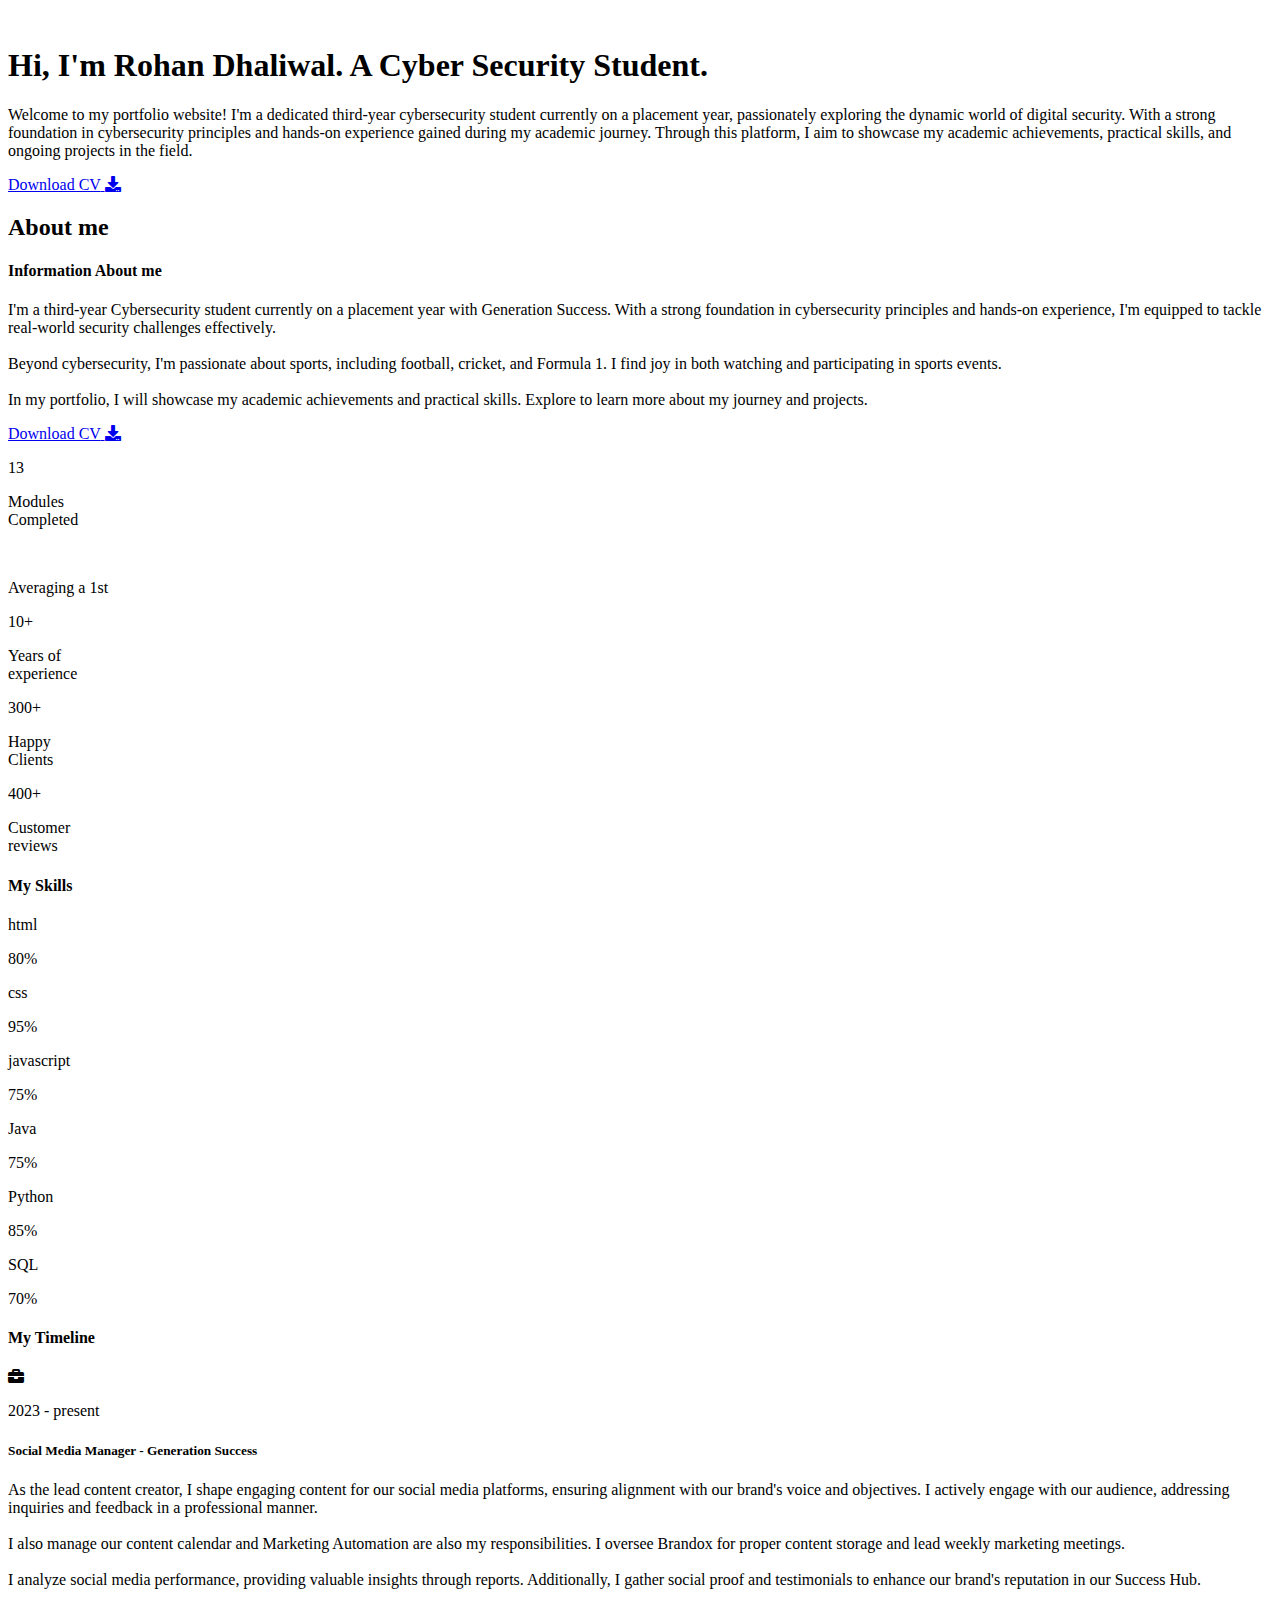
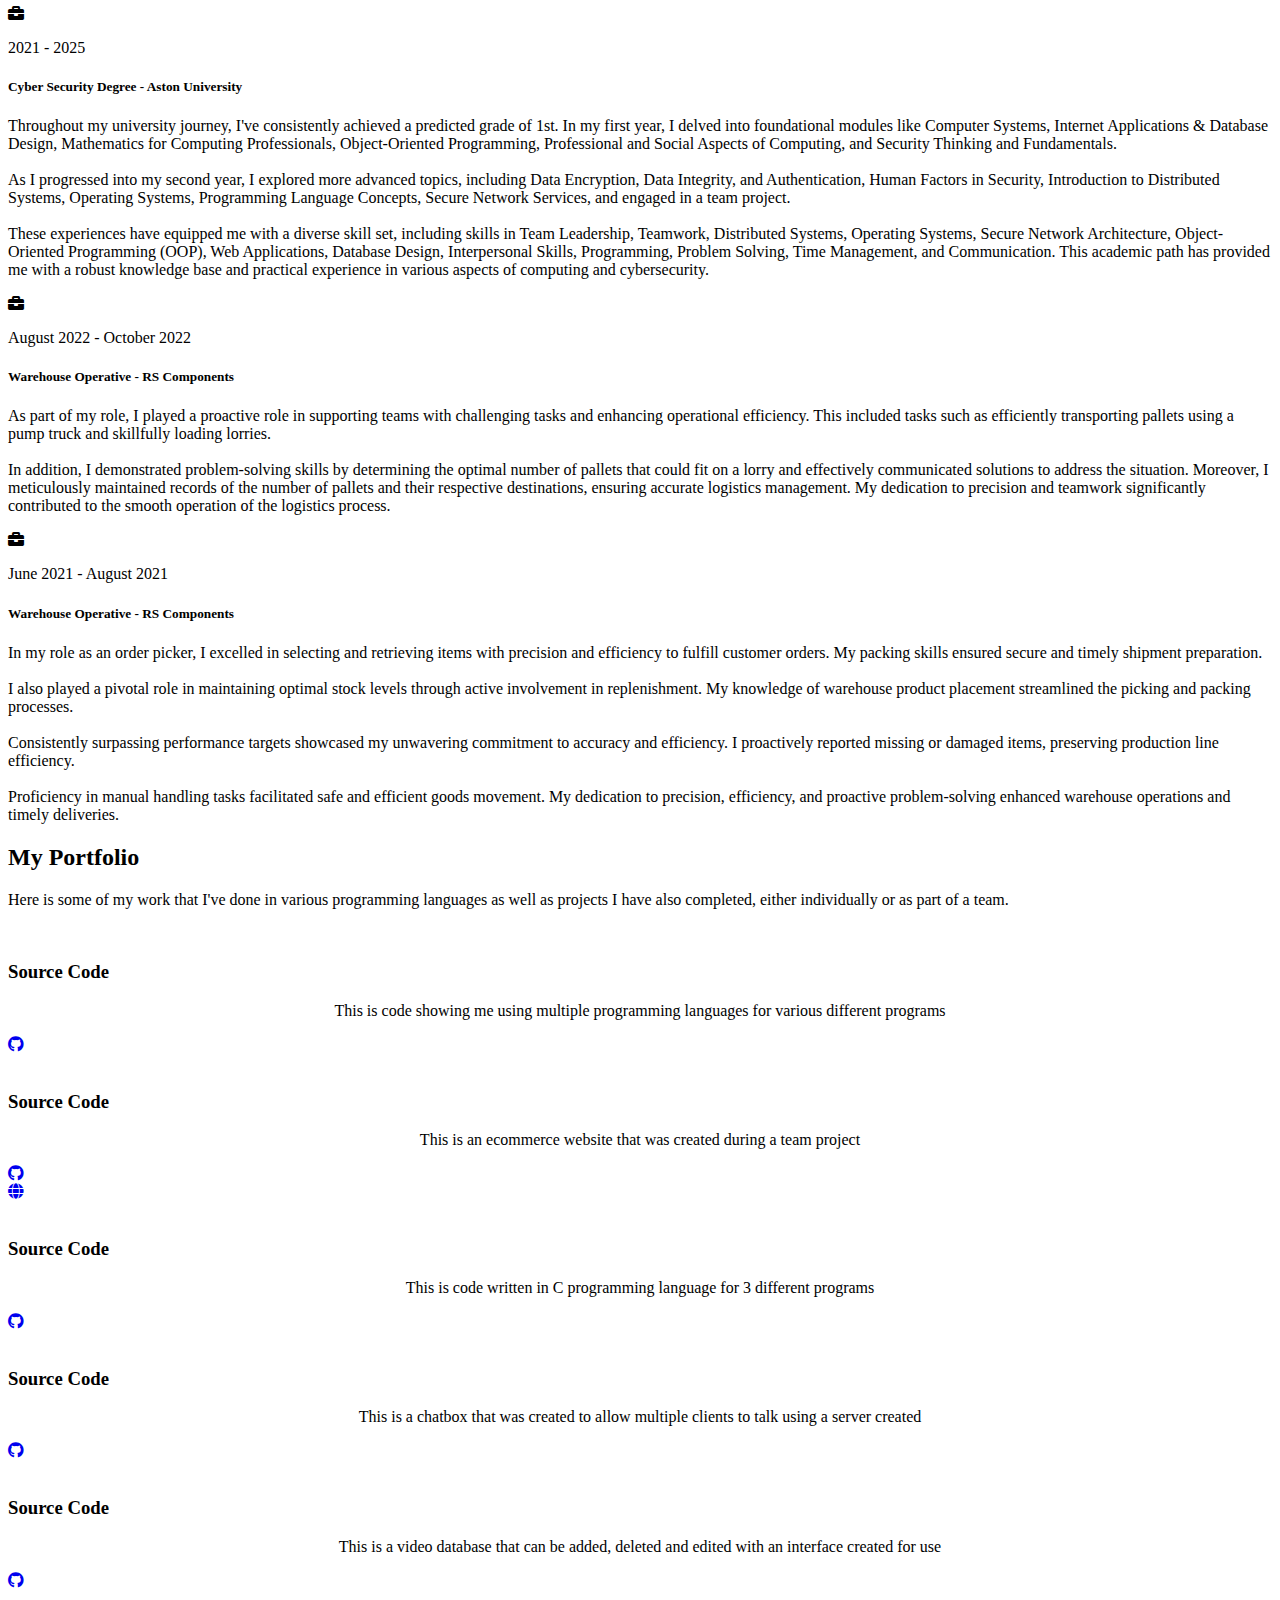
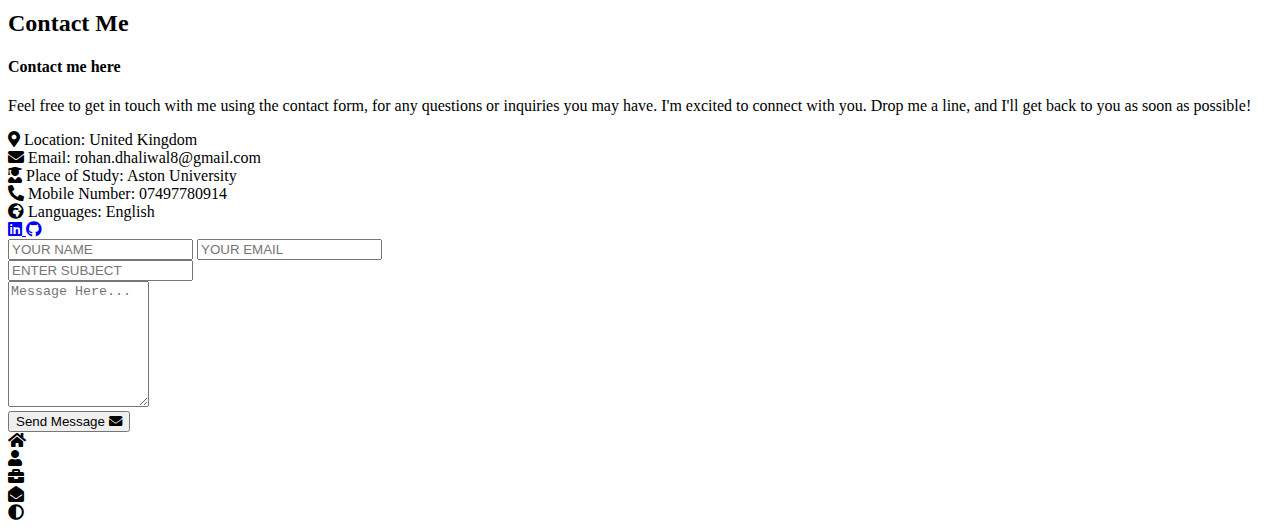
==== index.html @ 4200a8b5 "index.html" ====
<!DOCTYPE html>
<html lang="en">
<head>
    <meta charset="UTF-8">
    <meta http-equiv="X-UA-Compatible" content="IE=edge">
    <meta name="viewport" content="width=device-width, initial-scale=1.0">
    <title>Portfolio</title>
    <link rel="stylesheet" href="styles/styles.css">
    <link rel="preconnect" href="https://fonts.googleapis.com">
    <link rel="preconnect" href="https://fonts.gstatic.com" crossorigin>
    <link rel="stylesheet" href="https://cdnjs.cloudflare.com/ajax/libs/font-awesome/5.15.4/css/all.min.css" integrity="sha512-1ycn6IcaQQ40/MKBW2W4Rhis/DbILU74C1vSrLJxCq57o941Ym01SwNsOMqvEBFlcgUa6xLiPY/NS5R+E6ztJQ==" crossorigin="anonymous" referrerpolicy="no-referrer" />
    <link href="https://fonts.googleapis.com/css2?family=Poppins:wght@400;500;600;700;800&display=swap" rel="stylesheet">
    <script src="https://cdn.emailjs.com/dist/email.min.js"></script>
    <link rel="icon" href="img/favicon-32x32.png" type="image/png">

</head>
<body class="main-content">
    <header class="container header active" id="home">
        <div class="header-content">
            <div class="left-header">
                <div class="h-shape"></div>
                <div class="image">
                    <img src="img/rohan.jpg" alt="">
                </div>
            </div>
            <div class="right-header">
                <h1 class="name">
                    Hi, I'm <span>Rohan Dhaliwal.</span>
                    A Cyber Security Student.
                </h1>
                <p>
                    Welcome to my portfolio website! I'm a dedicated third-year cybersecurity student currently on a placement year, passionately exploring the dynamic world of digital security. With a strong foundation in cybersecurity principles and hands-on experience gained during my academic journey. Through this platform, I aim to showcase my academic achievements, practical skills, and ongoing projects in the field.
                </p>
                <div class="btn-con">
                    <a href="https://210074349.cs2410-web01pvm.aston.ac.uk/Portfolio%20Website/JS_CSS_PortfolioProject-master/JS_CSS_PortfolioProject-master/Rohan_Dhaliwal_CV.pdf" download="Rohan_Dhaliwal_CV.pdf" class="main-btn">
                        <span class="btn-text">Download CV</span>
                        <span class="btn-icon"><i class="fas fa-download"></i></span>
                    </a>
                </div>                                          
            </div>
        </div>
    </header>
    <main>
        <section class="container about" id="about">
            <div class="main-title">
                <h2>About <span>me</span></h2>
            </div>
            <div class="about-container">
                <div class="left-about">
                    <h4>Information About me</h4>
                    <p>
                        I'm a third-year Cybersecurity student currently on a placement 
                        year with Generation Success. With a strong foundation in 
                        cybersecurity principles and hands-on experience, I'm equipped to 
                        tackle real-world security challenges effectively.<br></br>

                        Beyond cybersecurity, I'm passionate about sports, including football, 
                        cricket, and Formula 1. I find joy in both watching and participating 
                        in sports events.<br></br>

                        In my portfolio, I will showcase my academic achievements and 
                        practical skills. Explore to learn more about my journey and projects.
                    </p>
                    <div class="btn-con">
                        <a href="https://210074349.cs2410-web01pvm.aston.ac.uk/Portfolio%20Website/JS_CSS_PortfolioProject-master/JS_CSS_PortfolioProject-master/Rohan_Dhaliwal_CV.pdf" download="Rohan_Dhaliwal_CV.pdf" class="main-btn">
                            <span class="btn-text">Download CV</span>
                            <span class="btn-icon"><i class="fas fa-download"></i></span>
                        </a>
                    </div>    
                </div>
                <div class="right-about">
                    <div class="about-item">
                        <div class="abt-text">
                            <p class="large-text">13</p>
                            <p class="small-text">Modules <br /> Completed</p><br>
                            <p class="small-text">Averaging a 1st</p>
                        </div>
                    </div>
                    <div class="about-item">
                        <div class="abt-text">
                            <p class="large-text">10+</p>
                            <p class="small-text">Years of <br /> experience</p>
                        </div>
                    </div>
                    <div class="about-item">
                        <div class="abt-text">
                            <p class="large-text">300+</p>
                            <p class="small-text">Happy <br /> Clients</p>
                        </div>
                    </div>
                    <div class="about-item">
                        <div class="abt-text">
                            <p class="large-text">400+</p>
                            <p class="small-text">Customer <br /> reviews</p>
                        </div>
                    </div>
                </div>
            </div>
            <div class="about-stats">
                <h4 class="stat-title">My Skills</h4>
                <div class="progress-bars">
                    <div class="progress-bar">
                        <p class="prog-title">html</p>
                        <div class="progress-con">
                            <p class="prog-text">80%</p>
                            <div class="progress">
                                <span class="html"></span>
                            </div>
                        </div>
                    </div>
                    <div class="progress-bar">
                        <p class="prog-title">css</p>
                        <div class="progress-con">
                            <p class="prog-text">95%</p>
                            <div class="progress">
                                <span class="css"></span>
                            </div>
                        </div>
                    </div>
                    <div class="progress-bar">
                        <p class="prog-title">javascript</p>
                        <div class="progress-con">
                            <p class="prog-text">75%</p>
                            <div class="progress">
                                <span class="js"></span>
                            </div>
                        </div>
                    </div>
                    <div class="progress-bar">
                        <p class="prog-title">Java</p>
                        <div class="progress-con">
                            <p class="prog-text">75%</p>
                            <div class="progress">
                                <span class="react"></span>
                            </div>
                        </div>
                    </div>
                    <div class="progress-bar">
                        <p class="prog-title">Python</p>
                        <div class="progress-con">
                            <p class="prog-text">85%</p>
                            <div class="progress">
                                <span class="node"></span>
                            </div>
                        </div>
                    </div>
                    <div class="progress-bar">
                        <p class="prog-title">SQL</p>
                        <div class="progress-con">
                            <p class="prog-text">70%</p>
                            <div class="progress">
                                <span class="python"></span>
                            </div>
                        </div>
                    </div>
                </div>
            </div>
            <h4 class="stat-title">My Timeline</h4>
            <div class="timeline">
                <div class="timeline-item">
                    <div class="tl-icon">
                        <i class="fas fa-briefcase"></i>
                    </div>
                    <p class="tl-duration">2023 - present</p>
                    <h5>Social Media Manager<span> - Generation Success</span></h5>
                    <p>
                        As the lead content creator, I shape engaging content for our social media platforms,
                        ensuring alignment with our brand's voice and objectives. I actively engage with our 
                        audience, addressing inquiries and feedback in a professional manner.<br></br>

                        I also manage our content calendar and Marketing Automation are also my responsibilities. 
                        I oversee Brandox for proper content storage and lead weekly marketing meetings.<br></br>

                        I analyze social media performance, providing valuable insights through reports. 
                        Additionally, I gather social proof and testimonials to enhance our brand's reputation
                        in our Success Hub.
                    </p>
                </div>
                <div class="timeline-item">
                    <div class="tl-icon">
                        <i class="fas fa-briefcase"></i>
                    </div>
                    <p class="tl-duration">2021 - 2025</p>
                    <h5>Cyber Security Degree<span> - Aston University</span></h5>
                    <p>
                        Throughout my university journey, I've consistently achieved a predicted grade of 1st. In my 
                        first year, I delved into foundational modules like Computer Systems, Internet Applications &
                        Database Design, Mathematics for Computing Professionals, Object-Oriented Programming, 
                        Professional and Social Aspects of Computing, and Security Thinking and Fundamentals.<br></br>

                        As I progressed into my second year, I explored more advanced topics, including Data Encryption,
                        Data Integrity, and Authentication, Human Factors in Security, Introduction to Distributed Systems,
                        Operating Systems, Programming Language Concepts, Secure Network Services, and engaged in a team 
                        project.<br></br>
                        
                        These experiences have equipped me with a diverse skill set, including skills in Team 
                        Leadership, Teamwork, Distributed Systems, Operating Systems, Secure Network Architecture, 
                        Object-Oriented Programming (OOP), Web Applications, Database Design, Interpersonal Skills, 
                        Programming, Problem Solving, Time Management, and Communication. This academic path has provided 
                        me with a robust knowledge base and practical experience in various aspects of computing and cybersecurity.
                    </p>
                </div>
                <div class="timeline-item">
                    <div class="tl-icon">
                        <i class="fas fa-briefcase"></i>
                    </div>
                    <p class="tl-duration">August 2022 - October 2022</p>
                    <h5>Warehouse Operative<span> - RS Components</span></h5>
                    <p>
                        As part of my role, I played a proactive role in supporting teams with challenging tasks and enhancing 
                        operational efficiency. This included tasks such as efficiently transporting pallets using a pump truck
                        and skillfully loading lorries.<br></br>

                        In addition, I demonstrated problem-solving skills by determining the optimal number of pallets that could
                        fit on a lorry and effectively communicated solutions to address the situation. Moreover, I meticulously 
                        maintained records of the number of pallets and their respective destinations, ensuring accurate logistics
                        management. My dedication to precision and teamwork significantly contributed to the smooth operation of 
                        the logistics process.
                    </p>
                </div>
                <div class="timeline-item">
                    <div class="tl-icon">
                        <i class="fas fa-briefcase"></i>
                    </div>
                    <p class="tl-duration">June 2021 - August 2021</p>
                    <h5>Warehouse Operative<span> - RS Components</span></h5>
                    <p>
                        In my role as an order picker, I excelled in selecting and retrieving items with precision and efficiency 
                        to fulfill customer orders. My packing skills ensured secure and timely shipment preparation.<br></br>

                        I also played a pivotal role in maintaining optimal stock levels through active involvement in replenishment. 
                        My knowledge of warehouse product placement streamlined the picking and packing processes.<br></br>

                        Consistently surpassing performance targets showcased my unwavering commitment to accuracy and efficiency. 
                        I proactively reported missing or damaged items, preserving production line efficiency.<br></br>

                        Proficiency in manual handling tasks facilitated safe and efficient goods movement. My dedication to precision, 
                        efficiency, and proactive problem-solving enhanced warehouse operations and timely deliveries.
                    </p>
                </div>
            </div>
        </section>
        <section class="container" id="portfolio">
            <div class="main-title">
                <h2>My <span>Portfolio</span></h2>
            </div>
            <p class="port-text">
                Here is some of my work that I've done in various programming languages as well as projects I have also completed, either individually or as part of a team.
            </p>
            <div class="portfolios">
                <div class="portfolio-item">
                    <div class="image">
                        <img src="img/github.jpg" alt="">
                    </div>
                    <div class="hover-items">
                        <h3>Source Code</h3>
                        <p><center>This is code showing me using multiple programming languages for various different programs</center></p>
                        <div class="icons">
                            <a href="https://github.com/rohan057/PLC_Labs" class="icon" target="_blank">
                                <i class="fab fa-github"></i>
                            </a>
                        </div>
                    </div>
                </div>
                <div class="portfolio-item">
                    <div class="image">
                        <img src="img/team-project1.png" alt="">
                    </div>
                    <div class="hover-items">
                        <h3>Source Code</h3>
                        <p><center>This is an ecommerce website that was created during a team project</center></p>
                        <div class="icons">
                            <a href="https://github.com/Jobanpreet01/Group34" class="icon" target="_blank">
                                <i class="fab fa-github"></i>
                            </a>
                            <div class="icons">
                                <a href="https://210142187.cs2410-web01pvm.aston.ac.uk/Group34/public/" class="icon" target="_blank">
                                    <i class="fa fa-globe"></i>
                                </a>
                            </div>
                        </div>
                    </div>
                </div>
                <div class="portfolio-item">
                    <div class="image">
                        <img src="img/c.png" alt="">
                    </div>
                    <div class="hover-items">
                        <h3>Source Code</h3>
                        <p><center>This is code written in C programming language for 3 different programs</center></p>
                        <div class="icons">
                            <a href="https://github.com/rohan057/CS2OS/tree/main" class="icon" target="_blank">
                                <i class="fab fa-github"></i>
                            </a>
                        </div>
                    </div>
                </div>
                <div class="portfolio-item">
                    <div class="image">
                        <img src="img/chatbox.avif" alt="">
                    </div>
                    <div class="hover-items">
                        <h3>Source Code</h3>
                        <p><center>This is a chatbox that was created to allow multiple clients to talk using a server created</center></p>
                        <div class="icons">
                            <a href="https://github.com/rohan057/CS2SNS" class="icon" target="_blank">
                                <i class="fab fa-github"></i>
                            </a>
                        </div>
                    </div>
                </div>
                <div class="portfolio-item">
                    <div class="image">
                        <img src="img/java.png" alt="">
                    </div>
                    <div class="hover-items">
                        <h3>Source Code</h3>
                        <p><center>This is a video database that can be added, deleted and edited with an interface created for use</center></p>
                        <div class="icons">
                            <a href="https://github.com/rohan057/OOP" class="icon" target="_blank">
                                <i class="fab fa-github"></i>
                            </a>
                        </div>
                    </div>
                </div>
            </div>
        </section>
        
        <section class="container contact" id="contact">
            <div class="contact-container">
                <div class="main-title">
                    <h2>Contact <span>Me</span></h2>
                </div>
                <div class="contact-content-con">
                    <div class="left-contact">
                        <h4>Contact me here</h4>
                        <p>
                            Feel free to get in touch with me using the contact form, 
                            for any questions or inquiries you may have. I'm excited 
                            to connect with you. Drop me a line, and I'll get back to 
                            you as soon as possible!
                        </p>
                        <div class="contact-info">
                            <div class="contact-item">
                                <div class="icon">
                                    <i class="fas fa-map-marker-alt"></i>
                                    <span>Location: United Kingdom</span><br>
                                </div>
                            </div>
                            <div class="contact-item">
                                <div class="icon">
                                    <i class="fas fa-envelope"></i>
                                    <span>Email: rohan.dhaliwal8@gmail.com</span><br>
                                </div>
                            </div>
                            <div class="contact-item">
                                <div class="icon">
                                    <i class="fas fa-user-graduate"></i>
                                    <span>Place of Study: Aston University</span><br>
                                </div>
                            </div>
                            <div class="contact-item">
                                <div class="icon">
                                    <i class="fas fa-phone-alt"></i>
                                    <span>Mobile Number: 07497780914</span><br>
                                </div>
                            </div>
                            <div class="contact-item">
                                <div class="icon">
                                    <i class="fas fa-globe-africa"></i>
                                    <span>Languages: English</span><br>
                                </div>
                            </div>
                        </div>
                        <div class="contact-icons">
                            <div class="contact-icon">
                                <a href="https://www.linkedin.com/in/rohan-dhaliwal-ba54311ba/" target="_blank">
                                    <i class="fab fa-linkedin"></i>
                                </a>
                                <a href="https://github.com/rohan057" target="_blank">
                                    <i class="fab fa-github"></i>
                                </a>
                            </div>
                        </div>
                    </div>
                    <div class="right-contact">
                        <form onsubmit="sendEmail(event);" class="contact-form">
                            <div class="input-control i-c-2">
                                <input type="text" id="name" required placeholder="YOUR NAME">
                                <input type="email" id="email" required placeholder="YOUR EMAIL">
                            </div>
                            <div class="input-control">
                                <input type="text" id="subject" required placeholder="ENTER SUBJECT">
                            </div>
                            <div class="input-control">
                                <textarea id="message" cols="15" rows="8" placeholder="Message Here..."></textarea>
                            </div>
                            <div class="submit-btn">
                                <button type="submit" class="main-btn">
                                    <span class="btn-text">Send Message</span>
                                    <span class="btn-icon"><i class="fas fa-envelope"></i></span>
                                </button>
                            </div>
                        </form>
                    </div>
                    
                </div>
            </div>
        </section>
    </main>

    <script>
        emailjs.init('ywd_RWss9N7w9j9tr'); // Replace with your EmailJS user ID
    
        function sendEmail(e) {
            e.preventDefault();
    
            emailjs.send('service_5slmmca', 'template_s0oreve', {
                from_name: document.getElementById('name').value, // Use 'from_name' instead of 'name'
                reply_to: document.getElementById('email').value, // Use 'reply_to' instead of 'email'
                subject: document.getElementById('subject').value,
                message: document.getElementById('message').value
            })
            .then(function(response) {
                console.log('Email sent:', response);
                alert('Email sent successfully!');
                // You can add additional actions here, like clearing the form fields.
            }, function(error) {
                console.error('Email send failed:', error);
                alert('Failed to send email. Please try again later.');
            });
        }
    </script>
    

    <div class="controls">
        <div class="control active-btn" data-id="home" >
            <i class="fas fa-home"></i>
        </div>
        <div class="control" data-id="about">
            <i class="fas fa-user"></i>
        </div>
        <div class="control" data-id="portfolio">
            <i class="fas fa-briefcase"></i>
        </div>
        <div class="control" data-id="contact">
            <i class="fas fa-envelope-open"></i>
        </div>
    </div>
    <div class="theme-btn">
        <i class="fas fa-adjust"></i>
    </div>
    <script src="app.js"></script>
</body>
</html>
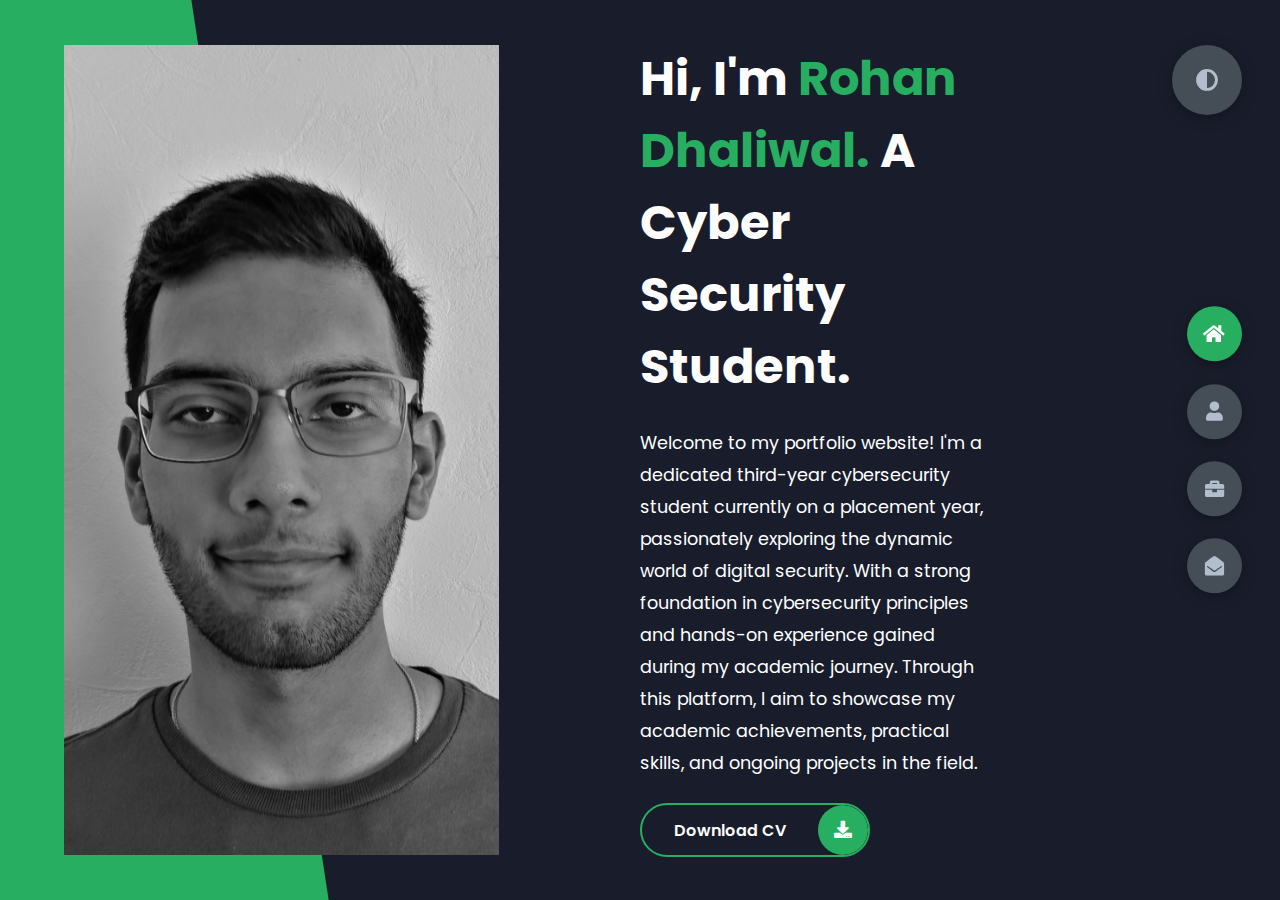
==== commit 3d0f37c6: "Updating CV URL" ====
--- a/index.html
+++ b/index.html
@@ -32,7 +32,7 @@
                     Welcome to my portfolio website! I'm a dedicated third-year cybersecurity student currently on a placement year, passionately exploring the dynamic world of digital security. With a strong foundation in cybersecurity principles and hands-on experience gained during my academic journey. Through this platform, I aim to showcase my academic achievements, practical skills, and ongoing projects in the field.
                 </p>
                 <div class="btn-con">
-                    <a href="https://210074349.cs2410-web01pvm.aston.ac.uk/Portfolio%20Website/JS_CSS_PortfolioProject-master/JS_CSS_PortfolioProject-master/Rohan_Dhaliwal_CV.pdf" download="Rohan_Dhaliwal_CV.pdf" class="main-btn">
+                    <a href="https://https://rohan057.github.io/Rohan_Dhaliwal_CV.pdf" download="Rohan_Dhaliwal_CV.pdf" class="main-btn">
                         <span class="btn-text">Download CV</span>
                         <span class="btn-icon"><i class="fas fa-download"></i></span>
                     </a>
--- a/styles/styles.css
+++ b/styles/styles.css
@@ -0,0 +1,932 @@
+* {
+  margin: 0;
+  padding: 0;
+  box-sizing: border-box;
+  list-style: none;
+}
+
+:root {
+  --color-primary: #191d2b;
+  --color-secondary: #27AE60;
+  --color-white: #FFFFFF;
+  --color-black: #000;
+  --color-grey0: #f8f8f8;
+  --color-grey-1: #dbe1e8;
+  --color-grey-2: #b2becd;
+  --color-grey-3: #6c7983;
+  --color-grey-4: #454e56;
+  --color-grey-5: #2a2e35;
+  --color-grey-6: #12181b;
+  --br-sm-2: 14px;
+  --box-shadow-1: 0 3px 15px rgba(0,0,0,.3);
+}
+
+.light-mode {
+  --color-primary: #FFFFFF;
+  --color-secondary: #F56692;
+  --color-white: #454e56;
+  --color-black: #000;
+  --color-grey0: #f8f8f8;
+  --color-grey-1: #6c7983;
+  --color-grey-2: #6c7983;
+  --color-grey-3: #6c7983;
+  --color-grey-4: #454e56;
+  --color-grey-5: #f8f8f8;
+  --color-grey-6: #12181b;
+}
+
+body {
+  background-color: var(--color-primary);
+  font-family: "Poppins", sans-serif;
+  font-size: 1.1rem;
+  color: var(--color-white);
+  transition: all 0.4s ease-in-out;
+}
+
+a {
+  display: inline-block;
+  text-decoration: none;
+  color: inherit;
+  font-family: inherit;
+}
+
+header {
+  min-height: 100vh;
+  color: var(--color-white);
+  overflow: hidden;
+  padding: 0 !important;
+}
+
+section {
+  min-height: 100vh;
+  width: 100%;
+  position: absolute;
+  left: 0;
+  top: 0;
+  padding: 3rem 18rem;
+}
+
+.container {
+  display: none;
+  transform: translateY(-100%) scale(0);
+  transition: all 0.4s ease-in-out;
+  background-color: var(--color-primary);
+}
+
+.active {
+  display: block;
+  animation: appear 1s ease-in-out;
+  transform: translateY(0) scaleY(1);
+}
+@keyframes appear {
+  0% {
+    transform: translateY(-100%) scaleY(0);
+  }
+  100% {
+    transform: translateY(0) scaleY(1);
+  }
+}
+
+.controls {
+  position: fixed;
+  z-index: 10;
+  top: 50%;
+  right: 3%;
+  display: flex;
+  flex-direction: column;
+  align-items: center;
+  justify-content: center;
+  transform: translateY(-50%);
+}
+.controls .control {
+  padding: 1rem;
+  cursor: pointer;
+  background-color: var(--color-grey-4);
+  width: 55px;
+  height: 55px;
+  border-radius: 50%;
+  display: flex;
+  justify-content: center;
+  align-items: center;
+  margin: 0.7rem 0;
+  box-shadow: var(--box-shadow-1);
+}
+.controls .control i {
+  font-size: 1.2rem;
+  color: var(--color-grey-2);
+  pointer-events: none;
+}
+.controls .active-btn {
+  background-color: var(--color-secondary);
+  transition: all 0.4s ease-in-out;
+}
+.controls .active-btn i {
+  color: var(--color-white);
+}
+
+.theme-btn {
+  top: 5%;
+  right: 3%;
+  width: 70px;
+  height: 70px;
+  border-radius: 50%;
+  background-color: var(--color-grey-4);
+  cursor: pointer;
+  position: fixed;
+  display: flex;
+  justify-content: center;
+  align-items: center;
+  box-shadow: 0 3px 15px rgba(0, 0, 0, 0.3);
+  transition: all 0.1s ease-in-out;
+}
+.theme-btn:active {
+  transform: translateY(-3px);
+}
+.theme-btn i {
+  font-size: 1.4rem;
+  color: var(--color-grey-2);
+  pointer-events: none;
+}
+
+/*Header-content*/
+.header-content {
+  display: grid;
+  grid-template-columns: repeat(2, 1fr);
+  min-height: 100vh;
+}
+.header-content .left-header {
+  display: flex;
+  align-items: center;
+  position: relative;
+}
+.header-content .left-header .h-shape {
+  transition: all 0.4s ease-in-out;
+  width: 65%;
+  height: 100%;
+  background-color: var(--color-secondary);
+  position: absolute;
+  left: 0;
+  top: 0;
+  z-index: -1;
+  clip-path: polygon(0 0, 46% 0, 79% 100%, 0% 100%);
+}
+.header-content .left-header .image {
+  border-radius: var(--br-sm-2);
+  height: 90%;
+  width: 68%;
+  margin-left: 4rem;
+  background-color: var(--color-black);
+  transition: all 0.4s ease-in-out;
+}
+.header-content .left-header .image img {
+  width: 100%;
+  height: 100%;
+  object-fit: cover;
+  transition: all 0.4s ease-in-out;
+  filter: grayscale(100%);
+}
+.header-content .left-header .image img:hover {
+  filter: grayscale(0);
+}
+.header-content .right-header {
+  display: flex;
+  flex-direction: column;
+  justify-content: center;
+  padding-right: 18rem;
+}
+.header-content .right-header .name {
+  font-size: 3rem;
+}
+.header-content .right-header .name span {
+  color: var(--color-secondary);
+}
+.header-content .right-header p {
+  margin: 1.5rem 0;
+  line-height: 2rem;
+}
+
+/*About*/
+.about-container {
+  display: grid;
+  grid-template-columns: repeat(2, 1fr);
+  padding-top: 3.5rem;
+  padding-bottom: 5rem;
+}
+.about-container .right-about {
+  display: grid;
+  grid-template-columns: repeat(2, 1fr);
+  grid-gap: 2rem;
+}
+.about-container .right-about .about-item {
+  border: 1px solid var(--color-grey-5);
+  border-radius: 5px;
+  transition: all 0.4s ease-in-out;
+  box-shadow: 1px 2px 15px rgba(0, 0, 0, 0.1);
+}
+.about-container .right-about .about-item:hover {
+  cursor: default;
+  transform: translateY(-5px);
+  border: 1px solid var(--color-secondary);
+  box-shadow: 1px 4px 15px rgba(0, 0, 0, 0.32);
+}
+.about-container .right-about .about-item .abt-text {
+  padding: 1.5rem;
+  display: flex;
+  flex-direction: column;
+}
+.about-container .right-about .about-item .abt-text .large-text {
+  font-size: 3rem;
+  font-weight: 700;
+  color: var(--color-secondary);
+}
+.about-container .right-about .about-item .abt-text .small-text {
+  padding-left: 3rem;
+  position: relative;
+  text-transform: uppercase;
+  font-size: 1.2rem;
+  color: var(--color-grey-1);
+  letter-spacing: 2px;
+}
+.about-container .right-about .about-item .abt-text .small-text::before {
+  content: "";
+  position: absolute;
+  left: 0;
+  top: 15px;
+  width: 2rem;
+  height: 2px;
+  background-color: var(--color-grey-5);
+}
+.about-container .left-about {
+  padding-right: 5rem;
+}
+.about-container .left-about p {
+  line-height: 2rem;
+  padding: 1rem;
+  color: var(--color-grey-1);
+}
+.about-container .left-about h4 {
+  font-size: 2rem;
+  text-transform: uppercase;
+}
+
+.about-stats {
+  padding-bottom: 4rem;
+}
+.about-stats .progress-bars {
+  display: grid;
+  grid-template-columns: repeat(2, 1fr);
+  grid-gap: 2rem;
+}
+.about-stats .progress-bars .progress-bar {
+  display: flex;
+  flex-direction: column;
+}
+.about-stats .progress-bars .progress-bar .prog-title {
+  text-transform: uppercase;
+  font-weight: 500;
+}
+.about-stats .progress-bars .progress-bar .progress-con {
+  display: flex;
+  align-items: center;
+}
+.about-stats .progress-bars .progress-bar .progress-con .prog-text {
+  color: var(--color-grey-2);
+}
+.about-stats .progress-bars .progress-bar .progress-con .progress {
+  width: 100%;
+  height: 0.45rem;
+  background-color: var(--color-grey-4);
+  margin-left: 1rem;
+  position: relative;
+}
+.about-stats .progress-bars .progress-bar .progress-con .progress span {
+  position: absolute;
+  top: 0;
+  left: 0;
+  height: 100%;
+  background-color: var(--color-secondary);
+  transition: all 0.4s ease-in-out;
+  width: 60%;
+}
+.about-stats .progress-bars .progress-bar .progress-con .progress .html {
+  width: 80%;
+}
+.about-stats .progress-bars .progress-bar .progress-con .progress .css {
+  width: 95%;
+}
+.about-stats .progress-bars .progress-bar .progress-con .progress .js {
+  width: 75%;
+}
+.about-stats .progress-bars .progress-bar .progress-con .progress .react {
+  width: 60%;
+}
+.about-stats .progress-bars .progress-bar .progress-con .progress .node {
+  width: 87%;
+}
+.about-stats .progress-bars .progress-bar .progress-con .progress .python {
+  width: 70%;
+}
+
+.stat-title {
+  text-transform: uppercase;
+  font-size: 1.4rem;
+  text-align: center;
+  padding: 3.5rem 0;
+  position: relative;
+}
+.stat-title::before {
+  content: "";
+  position: absolute;
+  left: 50%;
+  top: 0;
+  width: 40%;
+  height: 1px;
+  background-color: var(--color-grey-5);
+  transform: translateX(-50%);
+}
+
+/*Timeline*/
+.timeline {
+  display: grid;
+  grid-template-columns: repeat(2, 1fr);
+  grid-gap: 2rem;
+  padding-bottom: 3rem;
+}
+.timeline .timeline-item {
+  position: relative;
+  padding-left: 3rem;
+  border-left: 1px solid var(--color-grey-5);
+}
+.timeline .timeline-item .tl-icon {
+  position: absolute;
+  left: -27px;
+  top: 0;
+  background-color: var(--color-secondary);
+  width: 50px;
+  height: 50px;
+  border-radius: 50%;
+  display: flex;
+  align-items: center;
+  justify-content: center;
+}
+.timeline .timeline-item .tl-icon i {
+  font-size: 1.3rem;
+}
+.timeline .timeline-item .tl-duration {
+  padding: 0.2rem 0.6rem;
+  background-color: var(--color-grey-5);
+  border-radius: 15px;
+  display: inline-block;
+  font-size: 0.8rem;
+  text-transform: uppercase;
+  font-weight: 500;
+}
+.timeline .timeline-item h5 {
+  padding: 1rem 0;
+  text-transform: uppercase;
+  font-size: 1.3rem;
+  font-weight: 600;
+}
+.timeline .timeline-item h5 span {
+  color: var(--color-grey-2);
+  font-weight: 500;
+  font-size: 1.2rem;
+}
+.timeline .timeline-item p {
+  color: var(--color-grey-2);
+}
+
+.port-text {
+  padding: 2rem 0;
+  text-align: center;
+}
+
+.portfolios {
+  display: grid;
+  grid-template-columns: repeat(3, 1fr);
+  grid-gap: 2rem;
+  margin-top: 3rem;
+}
+.portfolios .portfolio-item {
+  position: relative;
+  border-radius: 15px;
+}
+.portfolios .portfolio-item img {
+  width: 100%;
+  height: 300px;
+  object-fit: cover;
+  border-radius: 15px;
+}
+.portfolios .portfolio-item .hover-items {
+  width: 100%;
+  height: 100%;
+  background-color: var(--color-secondary);
+  position: absolute;
+  left: 0;
+  top: 0;
+  border-radius: 15px;
+  display: flex;
+  justify-content: center;
+  align-items: center;
+  flex-direction: column;
+  opacity: 0;
+  transform: scale(0);
+  transition: all 0.4s ease-in-out;
+}
+.portfolios .portfolio-item .hover-items h3 {
+  font-size: 1.5rem;
+  color: var(--color-white);
+  margin-bottom: 1.5rem;
+}
+
+.portfolios .portfolio-item .hover-items p {
+  font-size: 1.5rem;
+  color: var(--color-white);
+  margin-bottom: 1.5rem;
+}
+
+.portfolios .portfolio-item .hover-items .icons {
+  display: flex;
+  justify-content: center;
+  align-items: center;
+}
+.portfolios .portfolio-item .hover-items .icons .icon {
+  background-color: var(--color-primary);
+  border-radius: 50%;
+  width: 50px;
+  height: 50px;
+  display: flex;
+  align-items: center;
+  justify-content: center;
+  margin: 0 1rem;
+  cursor: pointer;
+  transition: all 0.4s ease-in-out;
+}
+.portfolios .portfolio-item .hover-items .icons .icon i {
+  font-size: 1.5rem;
+  color: var(--color-white);
+  margin: 0 1rem;
+}
+.portfolios .portfolio-item .hover-items .icons .icon:hover {
+  background-color: var(--color-white);
+}
+.portfolios .portfolio-item .hover-items .icons .icon:hover i {
+  color: var(--color-primary);
+}
+
+.portfolio-item:hover .hover-items {
+  opacity: 1;
+  transform: scale(1);
+}
+
+.contact-content-con {
+  display: flex;
+  padding-top: 3.5rem;
+}
+.contact-content-con .left-contact {
+  flex: 2;
+}
+.contact-content-con .left-contact h4 {
+  margin-top: 1rem;
+  font-size: 2rem;
+  text-transform: uppercase;
+}
+.contact-content-con .left-contact p {
+  margin: 1rem 0;
+  line-height: 2rem;
+}
+.contact-content-con .left-contact .contact-info .contact-item {
+  display: flex;
+  align-items: center;
+  justify-content: space-between;
+}
+.contact-content-con .left-contact .contact-info .contact-item p {
+  margin: 0.3rem 0 !important;
+  padding: 0 !important;
+}
+.contact-content-con .left-contact .contact-info .contact-item .icon {
+  display: grid;
+  grid-template-columns: 40px 1fr;
+}
+.contact-content-con .left-contact .contact-info .contact-item .icon i {
+  display: flex;
+  align-items: center;
+  font-size: 1.3rem;
+}
+.contact-content-con .left-contact .contact-icon {
+  display: flex;
+  margin-top: 2rem;
+}
+.contact-content-con .left-contact .contact-icon a {
+  display: flex;
+  align-items: center;
+  color: var(--color-white);
+  background-color: var(--color-grey-5);
+  cursor: pointer;
+  justify-content: center;
+  width: 50px;
+  height: 50px;
+  border-radius: 50%;
+  margin: 0 0.4rem;
+  transition: all 0.4s ease-in-out;
+}
+.contact-content-con .left-contact .contact-icon a:hover {
+  background-color: var(--color-secondary);
+}
+.contact-content-con .left-contact .contact-icon a:hover i {
+  color: var(--color-primary);
+}
+.contact-content-con .left-contact .contact-icon a i {
+  display: flex;
+  align-items: center;
+  justify-content: center;
+  font-size: 1.3rem;
+}
+.contact-content-con .right-contact {
+  flex: 3;
+  margin-left: 3rem;
+}
+.contact-content-con .right-contact .input-control {
+  margin: 1.5rem 0;
+}
+.contact-content-con .right-contact .input-control input, .contact-content-con .right-contact .input-control textarea {
+  border-radius: 30px;
+  font-weight: inherit;
+  font-size: inherit;
+  font-family: inherit;
+  padding: 0.8rem 1.1rem;
+  outline: none;
+  border: none;
+  background-color: var(--color-grey-5);
+  width: 100%;
+  color: var(--color-white);
+  resize: none;
+}
+.contact-content-con .right-contact .i-c-2 {
+  display: flex;
+}
+.contact-content-con .right-contact .i-c-2 :last-child {
+  margin-left: 1.5rem;
+}
+.contact-content-con .right-contact .submit-btn {
+  display: flex;
+  justify-content: flex-start;
+}
+
+/*Independed components*/
+.btn-con {
+  display: flex;
+  align-self: flex-start;
+}
+
+/* Updated styles for the Send Message button */
+.main-btn {
+  border: 2px solid var(--color-secondary); /* Add a green outline initially */
+  border-radius: 30px;
+  color: var(--color-white);
+  font-weight: 600;
+  position: relative;
+  display: flex;
+  align-items: center;
+  overflow: hidden;
+  background-color: transparent; /* Set the initial background color to transparent */
+  transition: background-color 0.4s ease-in-out, border-color 0.4s ease-in-out; /* Apply transitions */
+}
+
+.main-btn .btn-text {
+  padding: 0 2rem;
+  font-size: 16px;
+}
+
+.main-btn .btn-icon {
+  background-color: var(--color-secondary);
+  color: var(--color-white);
+  display: flex;
+  align-items: center;
+  justify-content: center;
+  border-radius: 50%;
+  padding: 1rem;
+}
+
+.main-btn::before {
+  content: "";
+  position: absolute;
+  top: 0;
+  right: 0;
+  transform: translateX(100%);
+  transition: all 0.4s ease-out;
+  z-index: -1;
+}
+
+/* Updated hover styles to change the background color and border color */
+.main-btn:hover {
+  background-color: var(--color-secondary); /* Change the background color to green on hover */
+  border-color: transparent; /* Remove the outline on hover */
+  transition: background-color 0.4s ease-out, border-color 0.4s ease-out; /* Apply transitions */
+}
+
+.main-btn:hover::before {
+  width: 100%;
+  height: 100%;
+  background-color: var(--color-secondary);
+  transform: translateX(0);
+  transition: all 0.4s ease-out;
+}
+
+
+.main-title {
+  text-align: center;
+}
+.main-title h2 {
+  position: relative;
+  text-transform: uppercase;
+  font-size: 4rem;
+  font-weight: 700;
+}
+.main-title h2 span {
+  color: var(--color-secondary);
+}
+.main-title h2 .bg-text {
+  position: absolute;
+  top: 50%;
+  left: 50%;
+  color: var(--color-grey-5);
+  transition: all 0.4s ease-in-out;
+  z-index: -1;
+  transform: translate(-50%, -50%);
+  font-weight: 800;
+  font-size: 6.3rem;
+}
+
+.about-container .left-about p {
+  padding-left: 0;
+}
+
+@media screen and (max-width: 600px) {
+  header {
+    padding: 0 !important;
+  }
+
+  .theme-btn {
+    width: 50px;
+    height: 50px;
+  }
+
+  .header-content {
+    grid-template-columns: repeat(1, 1fr);
+    padding-bottom: 6rem;
+  }
+
+  .left-header .h-shape {
+    display: none;
+  }
+
+  .right-header {
+    grid-row: 1;
+    padding-right: 0rem !important;
+    width: 90%;
+    margin: 0 auto;
+  }
+  .right-header .name {
+    font-size: 2.5rem !important;
+    text-align: center;
+    padding-top: 3rem;
+  }
+
+  .header-content .left-header .image {
+    margin: 0 auto;
+    width: 90%;
+  }
+
+  .controls {
+    top: auto;
+    bottom: 0;
+    flex-direction: row;
+    justify-content: center;
+    left: 50%;
+    transform: translateX(-50%);
+    width: 100%;
+    background-color: var(--color-grey-5);
+  }
+  .controls .control {
+    margin: 1rem 0.3rem;
+  }
+
+  .about-container {
+    grid-template-columns: repeat(1, 1fr);
+  }
+  .about-container .right-about {
+    grid-template-columns: repeat(1, 1fr);
+    padding-top: 2.5rem;
+  }
+  .about-container .left-about {
+    padding-right: 0;
+  }
+  .about-container .left-about p {
+    padding-left: 0;
+  }
+
+  .timeline {
+    grid-template-columns: repeat(1, 1fr);
+    padding-bottom: 6rem;
+  }
+
+  .container {
+    padding: 2rem 2.5rem !important;
+  }
+
+  .about-stats .progress-bars {
+    grid-template-columns: repeat(1, 1fr);
+  }
+
+  .portfolios {
+    grid-template-columns: repeat(1, 1fr);
+    padding-bottom: 6rem;
+    margin-top: 1rem;
+  }
+
+  .blogs {
+    grid-template-columns: repeat(1, 1fr);
+    padding-bottom: 6rem;
+  }
+
+  .contact-content-con {
+    flex-direction: column;
+  }
+  .contact-content-con .right-contact {
+    margin-left: 0;
+    margin-top: 2.5rem;
+  }
+
+  .contact-content-con .right-contact .i-c-2 {
+    flex-direction: column;
+  }
+
+  .contact-content-con .right-contact .i-c-2 :last-child {
+    margin-left: 0;
+    margin-top: 1.5rem;
+  }
+
+  .contact-content-con .right-contact {
+    margin-bottom: 6rem;
+  }
+
+  .contact-item {
+    flex-direction: column;
+    margin: 1rem 0;
+  }
+  .contact-item p {
+    font-size: 15px;
+    color: var(--color-grey-2);
+  }
+  .contact-item span {
+    font-size: 15px;
+  }
+  .contact-item .icon {
+    grid-template-columns: 25px 1fr;
+  }
+
+  .main-title h2 {
+    font-size: 2rem;
+  }
+  .main-title h2 span {
+    font-size: 2.3rem;
+  }
+  .main-title h2 .bg-text {
+    font-size: 2.3rem;
+  }
+}
+@media screen and (max-width: 1432px) {
+  .container {
+    padding: 7rem 11rem;
+  }
+
+  .contact-content-con {
+    flex-direction: column;
+  }
+  .contact-content-con .right-contact {
+    margin-left: 0;
+    margin-top: 2.5rem;
+  }
+
+  .contact-content-con .right-contact .i-c-2 {
+    flex-direction: column;
+  }
+
+  .contact-content-con .right-contact .i-c-2 :last-child {
+    margin-left: 0;
+    margin-top: 1.5rem;
+  }
+
+  .contact-content-con .right-contact {
+    margin-bottom: 6rem;
+  }
+
+  .main-title h2 .bg-text {
+    font-size: 5.5rem;
+  }
+}
+@media screen and (max-width: 1250px) {
+  .blogs {
+    grid-template-columns: repeat(2, 1fr);
+    margin-top: 6rem;
+  }
+
+  .portfolios {
+    grid-template-columns: repeat(2, 1fr);
+  }
+
+  .header-content .right-header {
+    padding-right: 9rem;
+  }
+}
+@media screen and (max-width: 660px) {
+  .blogs {
+    grid-template-columns: repeat(1, 1fr);
+  }
+
+  .portfolios {
+    grid-template-columns: repeat(1, 1fr);
+  }
+}
+@media screen and (max-width: 1070px) {
+  .about-container {
+    grid-template-columns: repeat(1, 1fr);
+  }
+  .about-container .right-about {
+    padding-top: 2.5rem;
+  }
+
+  .main-title h2 {
+    font-size: 4rem;
+  }
+  .main-title h2 span {
+    font-size: 4rem;
+  }
+  .main-title h2 .bg-text {
+    font-size: 4.5rem;
+  }
+}
+@media screen and (max-width: 970px) {
+  .container {
+    padding: 7rem 6rem;
+  }
+
+  .about-container .left-about {
+    padding-right: 0rem;
+  }
+
+  .header-content {
+    grid-template-columns: repeat(1, 1fr);
+    padding-bottom: 6rem;
+  }
+
+  .left-header .h-shape {
+    display: none;
+  }
+  .left-header .image {
+    width: 90% !important;
+    margin: 0 auto !important;
+  }
+
+  .right-header {
+    grid-row: 1;
+    padding-right: 0rem !important;
+    width: 90%;
+    margin: 0 auto;
+  }
+  .right-header .name {
+    font-size: 2.5rem !important;
+    text-align: center;
+    padding-top: 3rem;
+  }
+}
+@media screen and (max-width: 700px) {
+  .container {
+    padding: 7rem 3rem;
+  }
+
+  .about-stats .progress-bars {
+    grid-template-columns: repeat(1, 1fr);
+  }
+
+  .about-container .right-about {
+    grid-template-columns: repeat(1, 1fr);
+  }
+
+  .timeline {
+    grid-template-columns: repeat(1, 1fr);
+  }
+
+  .main-title h2 {
+    font-size: 3rem;
+  }
+  .main-title h2 span {
+    font-size: 3rem;
+  }
+  .main-title h2 .bg-text {
+    font-size: 4rem;
+  }
+}
+
+/*# sourceMappingURL=styles.css.map */
